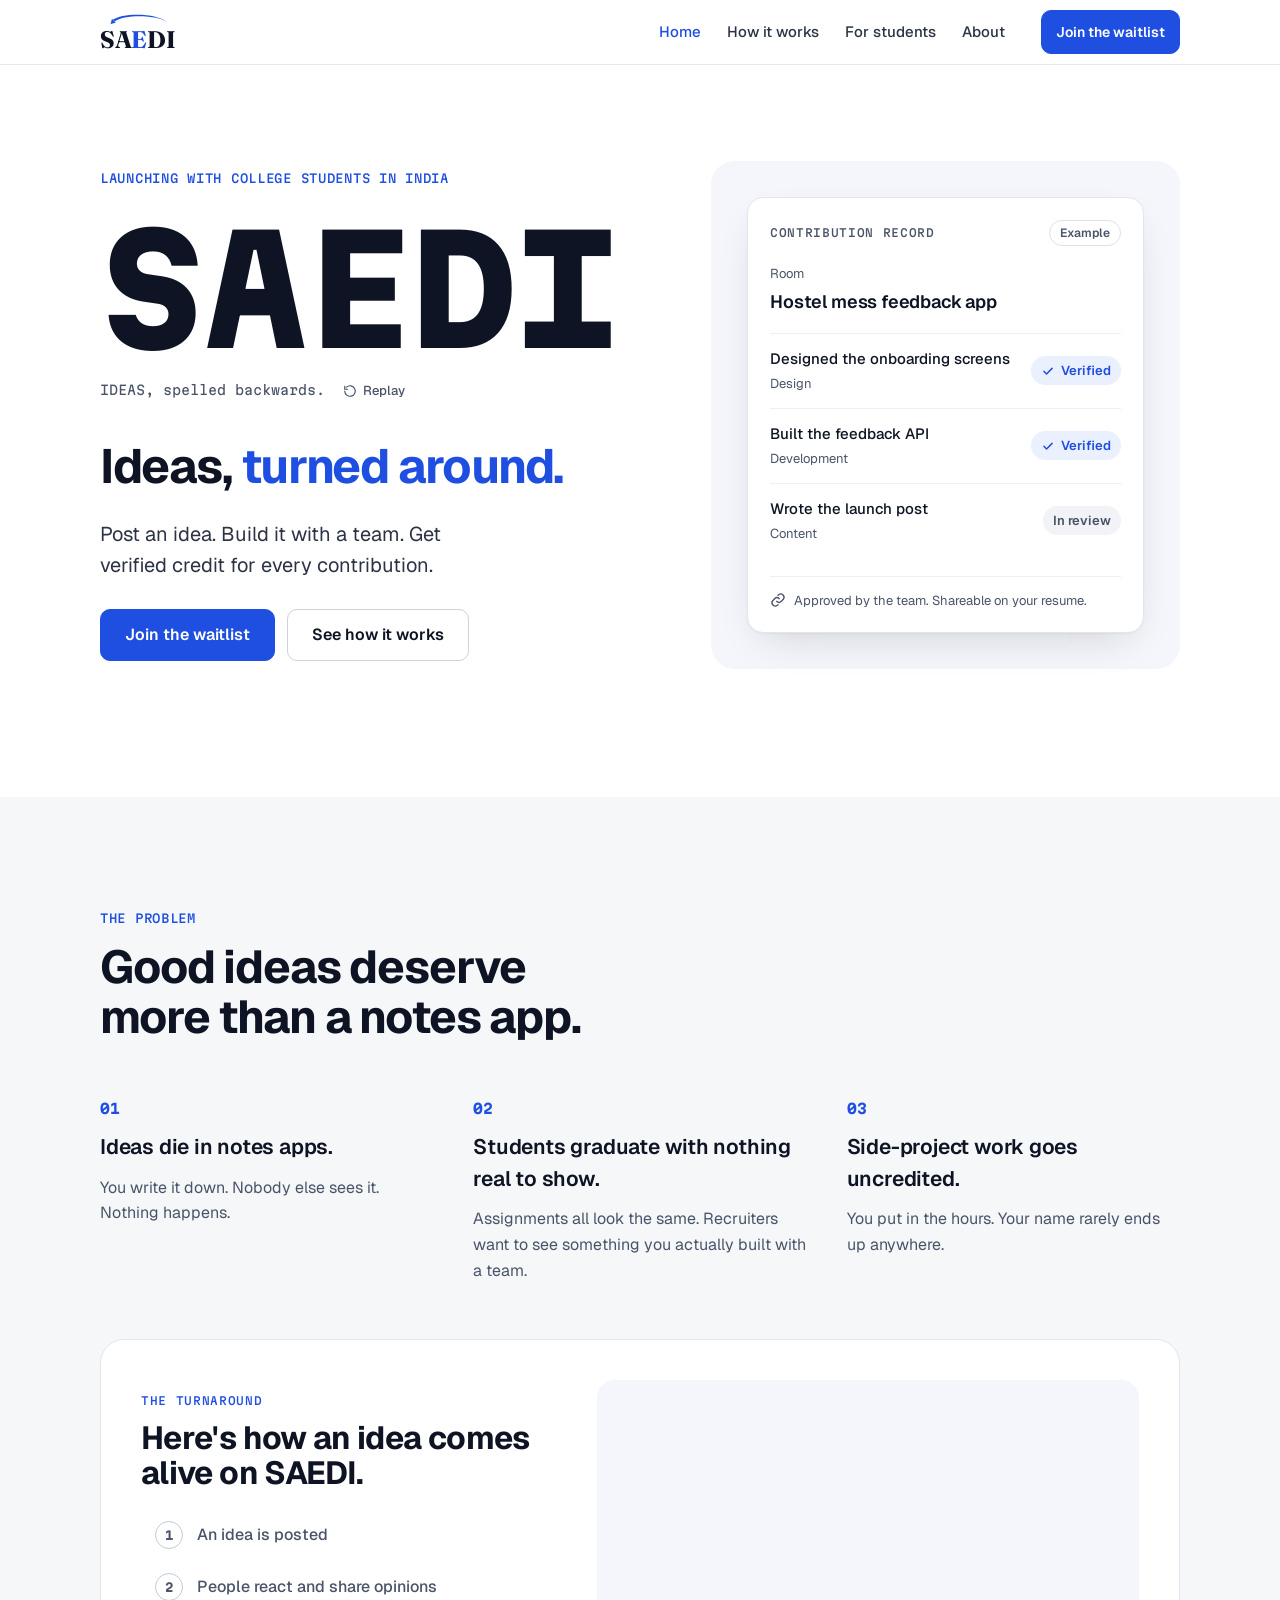
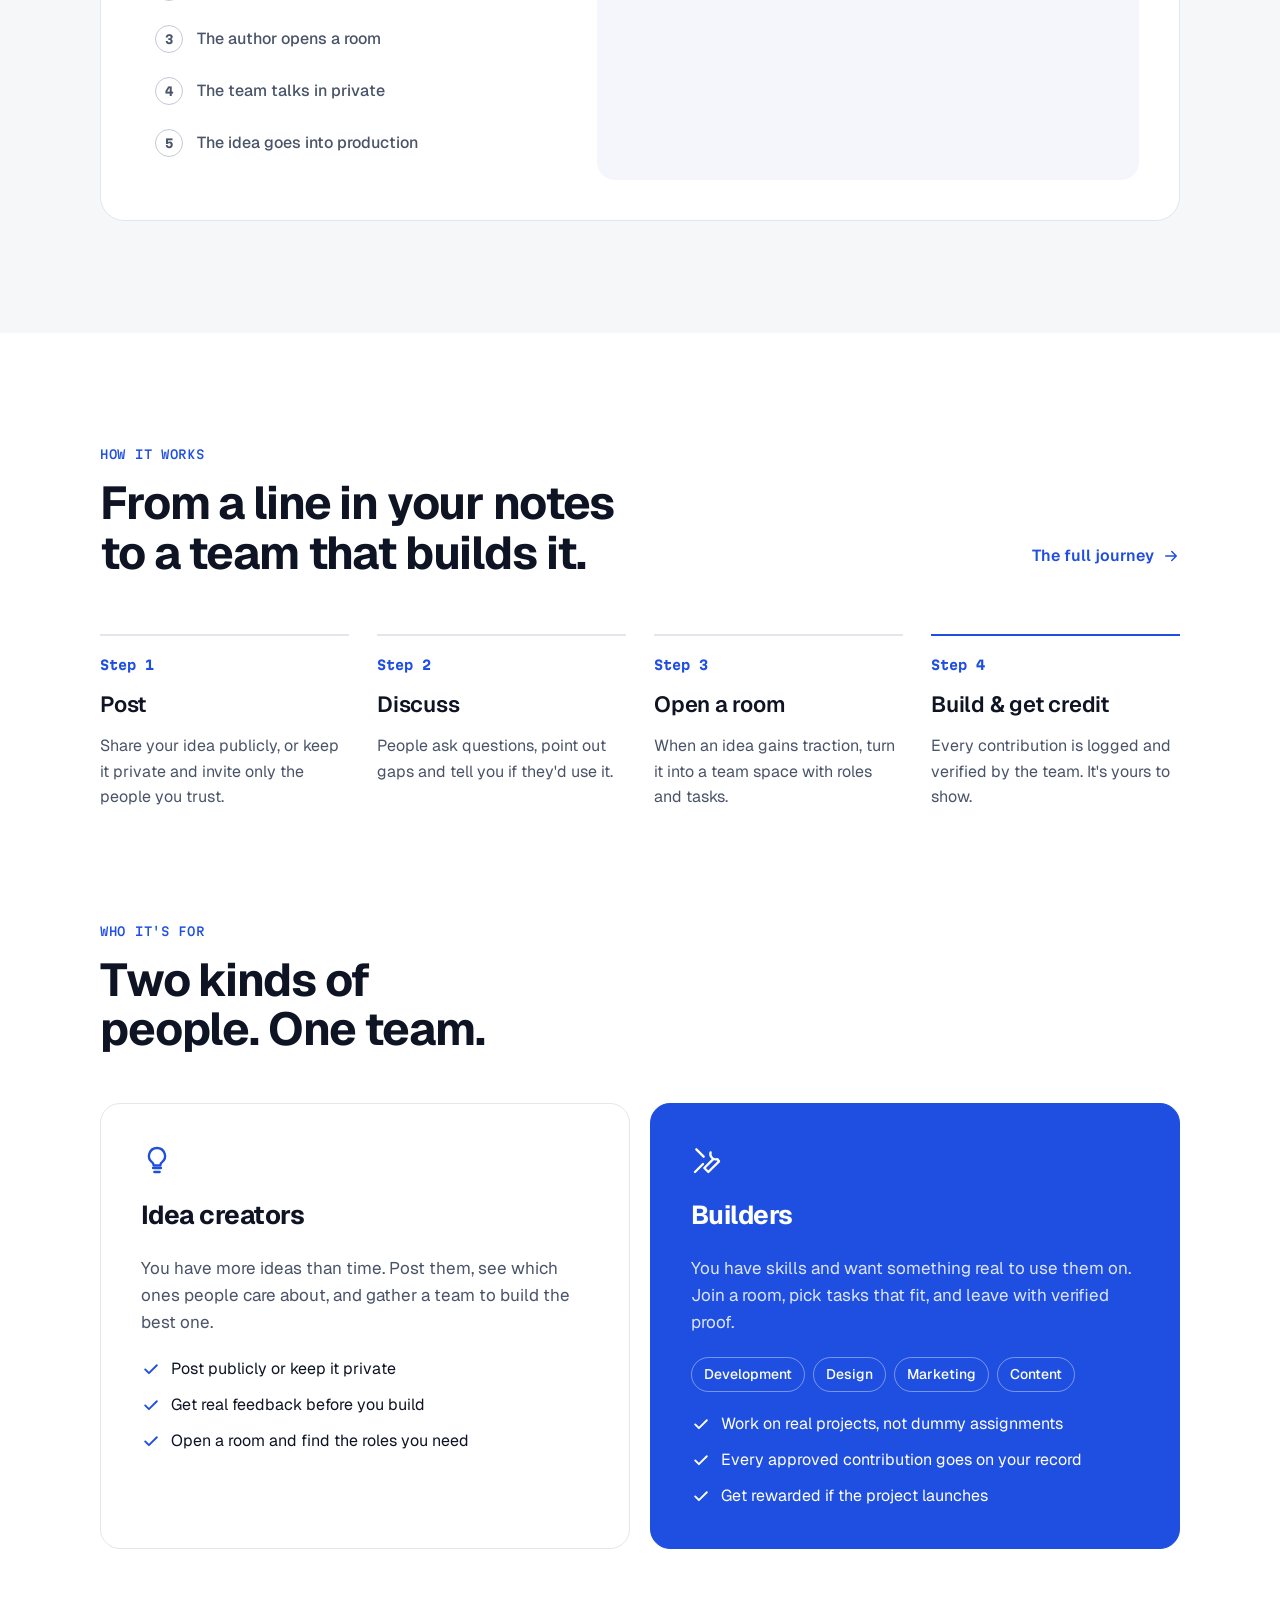
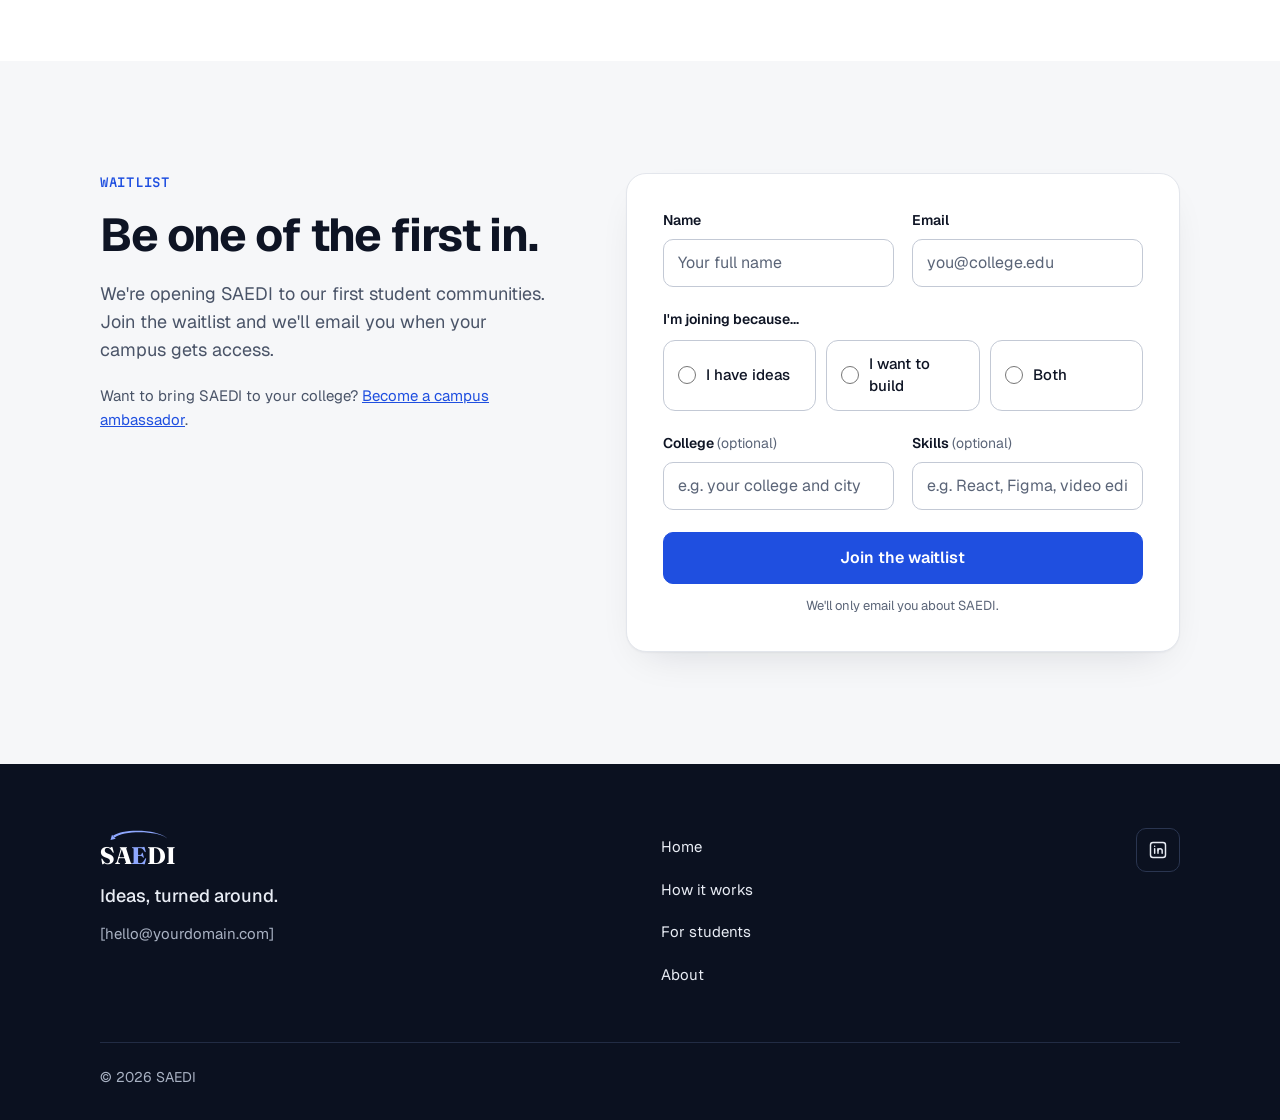
==== index.html @ 81aafddc "Initial onboarding website Static HTML/CSS/JS site built from the SAEDI website design canvas: Home," ====
<!doctype html>
<html lang="en">
<head>
<meta charset="utf-8">
<meta name="viewport" content="width=device-width, initial-scale=1">
<title>SAEDI — Ideas, turned around.</title>
<meta name="description" content="Post an idea. Build it with a team. Get verified credit for every contribution. SAEDI is launching with college students in India.">
<meta name="theme-color" content="#1F4FE0">
<meta property="og:type" content="website">
<meta property="og:title" content="SAEDI — Ideas, turned around.">
<meta property="og:description" content="Post an idea. Build it with a team. Get verified credit for every contribution.">
<link rel="icon" href="assets/favicon.svg" type="image/svg+xml">
<link rel="preconnect" href="https://fonts.googleapis.com">
<link rel="preconnect" href="https://fonts.gstatic.com" crossorigin>
<link rel="stylesheet" href="https://fonts.googleapis.com/css2?family=Geist:wght@400;500;600;700&family=Martian+Mono:wght@500;700;800&family=Fraunces:opsz,wght@9..144,700&display=swap">
<link rel="stylesheet" href="css/styles.css">
</head>
<body>

<header class="hdr">
  <div class="wrap hdr__row">
    <a class="wordmark" href="index.html" aria-label="SAEDI home">
      <svg viewBox="0 0 500 90" aria-hidden="true"><path d="M450 72 C 392 6, 148 2, 86 52 L 98 64 C 156 16, 388 16, 450 72 Z" fill="currentColor"/><path d="M70 79 L79.6 45 L104.4 71 Z" fill="currentColor"/></svg>
      <span class="wordmark__text">SA<span class="e">E</span>DI</span>
    </a>
    <nav class="nav" id="site-nav" aria-label="Main">
      <a href="index.html" aria-current="page">Home</a>
      <a href="how-it-works.html">How it works</a>
      <a href="for-students.html">For students</a>
      <a href="about.html">About</a>
    </nav>
    <a class="btn" href="#waitlist">Join the waitlist</a>
    <button class="menu-btn" type="button" aria-label="Open menu" aria-controls="site-nav" aria-expanded="false">
      <svg class="ico-open" width="20" height="20" viewBox="0 0 24 24" fill="none" stroke="currentColor" stroke-width="2" stroke-linecap="round" aria-hidden="true"><path d="M4 7h16M4 12h16M4 17h16"/></svg>
      <svg class="ico-close" width="20" height="20" viewBox="0 0 24 24" fill="none" stroke="currentColor" stroke-width="2" stroke-linecap="round" aria-hidden="true"><path d="M6 6l12 12M18 6L6 18"/></svg>
    </button>
  </div>
</header>

<main>

  <!-- Hero -->
  <section class="hero" aria-labelledby="hero-title">
    <div class="wrap hero__grid">
      <div class="hero__copy">
        <p class="eyebrow">Launching with college students in India</p>
        <div class="hero__title-block">
          <h1 class="flip" id="hero-title"><span class="sr-only">SAEDI</span><span class="l l1" aria-hidden="true">I</span><span class="l l2" aria-hidden="true">D</span><span class="l l3" aria-hidden="true">E</span><span class="l l4" aria-hidden="true">A</span><span class="l l5" aria-hidden="true">S</span></h1>
          <div class="flip-note">
            <span class="flip-note__text">IDEAS, spelled backwards.</span>
            <button class="replay" type="button"><svg width="14" height="14" viewBox="0 0 24 24" fill="none" stroke="currentColor" stroke-width="2" stroke-linecap="round" stroke-linejoin="round" aria-hidden="true"><path d="M3 12a9 9 0 1 0 3-6.7"/><path d="M3 4v5h5"/></svg>Replay</button>
          </div>
        </div>
        <p class="hero__tagline">Ideas, <em>turned around.</em></p>
        <p class="lead hero__lead">Post an idea. Build it with a team. Get verified credit for every contribution.</p>
        <div class="actions">
          <a class="btn btn--lg" href="#waitlist">Join the waitlist</a>
          <a class="btn btn--ghost btn--lg" href="how-it-works.html">See how it works</a>
        </div>
      </div>

      <figure class="hero__fig">
        <div class="panel">
          <div class="record">
            <div class="record__top">
              <span class="mono-lbl">Contribution record</span>
              <span class="tag">Example</span>
            </div>
            <div class="record__room">
              <span class="record__room-lbl">Room</span>
              <span class="record__room-name">Hostel mess feedback app</span>
            </div>
            <ul class="record__list">
              <li class="record__item">
                <div class="record__task"><span class="record__task-name">Designed the onboarding screens</span><span class="record__task-role">Design</span></div>
                <span class="pill"><svg width="14" height="14" viewBox="0 0 24 24" fill="none" stroke="currentColor" stroke-width="2.5" stroke-linecap="round" stroke-linejoin="round" aria-hidden="true"><path d="M5 12.5l4.5 4.5L19 7.5"/></svg>Verified</span>
              </li>
              <li class="record__item">
                <div class="record__task"><span class="record__task-name">Built the feedback API</span><span class="record__task-role">Development</span></div>
                <span class="pill"><svg width="14" height="14" viewBox="0 0 24 24" fill="none" stroke="currentColor" stroke-width="2.5" stroke-linecap="round" stroke-linejoin="round" aria-hidden="true"><path d="M5 12.5l4.5 4.5L19 7.5"/></svg>Verified</span>
              </li>
              <li class="record__item">
                <div class="record__task"><span class="record__task-name">Wrote the launch post</span><span class="record__task-role">Content</span></div>
                <span class="pill pill--muted">In review</span>
              </li>
            </ul>
            <div class="record__foot">
              <svg width="16" height="16" viewBox="0 0 24 24" fill="none" stroke="currentColor" stroke-width="2" stroke-linecap="round" stroke-linejoin="round" aria-hidden="true"><path d="M10 14a5 5 0 0 0 7 0l3-3a5 5 0 0 0-7-7l-1 1"/><path d="M14 10a5 5 0 0 0-7 0l-3 3a5 5 0 0 0 7 7l1-1"/></svg>
              <span>Approved by the team. Shareable on your resume.</span>
            </div>
          </div>
        </div>
        <figcaption class="sr-only">An example contribution record: tasks in a room, each verified by the team.</figcaption>
      </figure>
    </div>
  </section>

  <!-- The problem + the turnaround -->
  <section class="sec sec--soft" aria-labelledby="problem-title">
    <div class="wrap col" style="--gap: 56px">
      <div class="sec__head" style="--w: 720px">
        <p class="eyebrow">The problem</p>
        <h2 class="h2" id="problem-title">Good ideas deserve more than a notes app.</h2>
      </div>

      <div class="problems">
        <div class="problem">
          <span class="problem__num">01</span>
          <h3>Ideas die in notes apps.</h3>
          <p>You write it down. Nobody else sees it. Nothing happens.</p>
        </div>
        <div class="problem">
          <span class="problem__num">02</span>
          <h3>Students graduate with nothing real to show.</h3>
          <p>Assignments all look the same. Recruiters want to see something you actually built with a team.</p>
        </div>
        <div class="problem">
          <span class="problem__num">03</span>
          <h3>Side-project work goes uncredited.</h3>
          <p>You put in the hours. Your name rarely ends up anywhere.</p>
        </div>
      </div>

      <div class="flow">
        <div class="flow__intro">
          <div class="flow__head">
            <span class="mono-lbl" style="color: var(--blue)">The turnaround</span>
            <h3 class="flow__title">Here's how an idea comes alive on SAEDI.</h3>
          </div>
          <ol class="stl">
            <li class="st" style="animation-delay: 0s"><span class="n" style="animation-delay: 0s">1</span>An idea is posted</li>
            <li class="st" style="animation-delay: 4s"><span class="n" style="animation-delay: 4s">2</span>People react and share opinions</li>
            <li class="st" style="animation-delay: 8s"><span class="n" style="animation-delay: 8s">3</span>The author opens a room</li>
            <li class="st" style="animation-delay: 12s"><span class="n" style="animation-delay: 12s">4</span>The team talks in private</li>
            <li class="st" style="animation-delay: 16s"><span class="n" style="animation-delay: 16s">5</span>The idea goes into production</li>
          </ol>
        </div>

        <div class="stagebox" aria-hidden="true">
          <!-- Scene 1: new idea -->
          <div class="sc" style="animation-delay: 0s">
            <div class="fcard fcard--col">
              <div class="fcard__row"><span class="mono-lbl">New idea</span><span class="badge">Public</span></div>
              <span class="fcard__title">Hostel mess feedback app</span>
              <span class="fcard__text">Let students rate each meal and flag issues, so the mess team knows what to fix first.</span>
              <span class="fcard__meta">Posted just now</span>
            </div>
          </div>

          <!-- Scene 2: discussion -->
          <div class="sc" style="animation-delay: 4s">
            <div class="fcard fcard--bar fcard__row"><span class="fcard__title fcard__title--sm">Hostel mess feedback app</span><span class="mono-lbl">Discussion</span></div>
            <div class="bub pop" style="animation-delay: 4.6s"><span class="av">D</span><div class="msg"><small>Developer</small>I'd use this every single day.</div></div>
            <div class="bub pop" style="animation-delay: 5.4s"><span class="av">S</span><div class="msg"><small>Student</small>How will the mess staff see the feedback?</div></div>
            <div class="bub pop" style="animation-delay: 6.2s"><span class="av">M</span><div class="msg"><small>Marketer</small>I can help spread it across my hostel.</div></div>
          </div>

          <!-- Scene 3: room opened -->
          <div class="sc" style="animation-delay: 8s">
            <div class="fcard fcard--col-lg">
              <div class="room-head">
                <span class="room-head__ico"><svg width="18" height="18" viewBox="0 0 24 24" fill="none" stroke="currentColor" stroke-width="2" stroke-linecap="round" stroke-linejoin="round"><path d="M4 21V5a2 2 0 0 1 2-2h8l6 6v12"/><path d="M2 21h20"/><path d="M14 13v.01"/></svg></span>
                <div class="room-head__text"><span class="mono-lbl">Room opened</span><span class="fcard__title fcard__title--md">Hostel mess feedback app</span></div>
              </div>
              <div class="roles">
                <div class="role pop" style="animation-delay: 8.6s"><span class="role__name">Developer</span><span class="role__state">Joined</span></div>
                <div class="role pop" style="animation-delay: 9.2s"><span class="role__name">Designer</span><span class="role__state">Joined</span></div>
                <div class="role pop" style="animation-delay: 9.8s"><span class="role__name">Marketer</span><span class="role__state">Joined</span></div>
                <div class="role role--open"><span class="role__name">Writer</span><span class="role__state">Open role</span></div>
              </div>
            </div>
          </div>

          <!-- Scene 4: private team chat -->
          <div class="sc" style="animation-delay: 12s">
            <div class="fcard fcard--col">
              <div class="fcard__row fcard__row--divided">
                <span class="fcard__title fcard__title--sm">Team chat</span>
                <span class="lock"><svg width="14" height="14" viewBox="0 0 24 24" fill="none" stroke="currentColor" stroke-width="2" stroke-linecap="round" stroke-linejoin="round"><rect x="4" y="11" width="16" height="10" rx="2"/><path d="M8 11V7a4 4 0 0 1 8 0v4"/></svg>Private to the room</span>
              </div>
              <div class="bub pop" style="animation-delay: 12.5s"><span class="av">De</span><div class="msg"><small>Designer</small>Onboarding screens are ready for review.</div></div>
              <div class="msg--me pop" style="animation-delay: 13.3s">Looks great. Approving it now.</div>
              <div class="bub pop" style="animation-delay: 14.1s"><span class="av">Dv</span><div class="msg"><small>Developer</small>Feedback API is up for testing.</div></div>
            </div>
          </div>

          <!-- Scene 5: in production -->
          <div class="sc" style="animation-delay: 16s">
            <div class="fcard fcard--col">
              <div class="fcard__row"><span class="fcard__title fcard__title--lg">Hostel mess feedback app</span><span class="badge badge--live"><i></i>In production</span></div>
              <div class="fcard__line pop" style="animation-delay: 16.6s"><span>Onboarding design</span><b>Verified</b></div>
              <div class="fcard__line pop" style="animation-delay: 17.1s"><span>Feedback API</span><b>Verified</b></div>
              <div class="fcard__line pop" style="animation-delay: 17.6s"><span>Hostel launch campaign</span><b>Verified</b></div>
              <span class="fcard__meta">Contributors are rewarded according to their contribution.</span>
            </div>
          </div>
        </div>
      </div>
    </div>
  </section>

  <!-- How it works (summary) -->
  <section class="sec" aria-labelledby="how-title">
    <div class="wrap col" style="--gap: 56px">
      <div class="sec__bar">
        <div class="sec__head">
          <p class="eyebrow">How it works</p>
          <h2 class="h2" id="how-title">From a line in your notes to a team that builds it.</h2>
        </div>
        <a class="link-more" href="how-it-works.html">The full journey<svg width="18" height="18" viewBox="0 0 24 24" fill="none" stroke="currentColor" stroke-width="2" stroke-linecap="round" stroke-linejoin="round" aria-hidden="true"><path d="M5 12h14M13 6l6 6-6 6"/></svg></a>
      </div>
      <ol class="steps">
        <li class="step">
          <span class="step__num">Step 1</span>
          <h3>Post</h3>
          <p>Share your idea publicly, or keep it private and invite only the people you trust.</p>
        </li>
        <li class="step">
          <span class="step__num">Step 2</span>
          <h3>Discuss</h3>
          <p>People ask questions, point out gaps and tell you if they'd use it.</p>
        </li>
        <li class="step">
          <span class="step__num">Step 3</span>
          <h3>Open a room</h3>
          <p>When an idea gains traction, turn it into a team space with roles and tasks.</p>
        </li>
        <li class="step step--accent">
          <span class="step__num">Step 4</span>
          <h3>Build &amp; get credit</h3>
          <p>Every contribution is logged and verified by the team. It's yours to show.</p>
        </li>
      </ol>
    </div>
  </section>

  <!-- Who it's for -->
  <section class="sec sec--flush-top" aria-labelledby="who-title">
    <div class="wrap col" style="--gap: 48px">
      <div class="sec__head">
        <p class="eyebrow">Who it's for</p>
        <h2 class="h2" id="who-title">Two kinds of people. One team.</h2>
      </div>
      <div class="who">
        <div class="who__card">
          <svg width="32" height="32" viewBox="0 0 24 24" fill="none" stroke="#1F4FE0" stroke-width="1.75" stroke-linecap="round" stroke-linejoin="round" aria-hidden="true"><path d="M9 18h6M10 21h4M12 3a6 6 0 0 0-3.6 10.8c.6.5 1 1.2 1 2V16h5.2v-.2c0-.8.4-1.5 1-2A6 6 0 0 0 12 3z"/></svg>
          <h3>Idea creators</h3>
          <p>You have more ideas than time. Post them, see which ones people care about, and gather a team to build the best one.</p>
          <ul class="checks">
            <li><svg width="20" height="20" viewBox="0 0 24 24" fill="none" stroke="#1F4FE0" stroke-width="2.25" stroke-linecap="round" stroke-linejoin="round" aria-hidden="true"><path d="M5 12.5l4.5 4.5L19 7.5"/></svg>Post publicly or keep it private</li>
            <li><svg width="20" height="20" viewBox="0 0 24 24" fill="none" stroke="#1F4FE0" stroke-width="2.25" stroke-linecap="round" stroke-linejoin="round" aria-hidden="true"><path d="M5 12.5l4.5 4.5L19 7.5"/></svg>Get real feedback before you build</li>
            <li><svg width="20" height="20" viewBox="0 0 24 24" fill="none" stroke="#1F4FE0" stroke-width="2.25" stroke-linecap="round" stroke-linejoin="round" aria-hidden="true"><path d="M5 12.5l4.5 4.5L19 7.5"/></svg>Open a room and find the roles you need</li>
          </ul>
        </div>
        <div class="who__card who__card--blue">
          <svg width="32" height="32" viewBox="0 0 24 24" fill="none" stroke="#FFFFFF" stroke-width="1.75" stroke-linecap="round" stroke-linejoin="round" aria-hidden="true"><path d="M14.7 6.3a4 4 0 0 0 5 5L21 13l-8 8-3-3 6.3-6.3"/><path d="M3 21l6-6"/><path d="M9.5 9.5L4 4"/></svg>
          <h3>Builders</h3>
          <p>You have skills and want something real to use them on. Join a room, pick tasks that fit, and leave with verified proof.</p>
          <div class="chips">
            <span class="chip chip--outline">Development</span>
            <span class="chip chip--outline">Design</span>
            <span class="chip chip--outline">Marketing</span>
            <span class="chip chip--outline">Content</span>
          </div>
          <ul class="checks">
            <li><svg width="20" height="20" viewBox="0 0 24 24" fill="none" stroke="#FFFFFF" stroke-width="2.25" stroke-linecap="round" stroke-linejoin="round" aria-hidden="true"><path d="M5 12.5l4.5 4.5L19 7.5"/></svg>Work on real projects, not dummy assignments</li>
            <li><svg width="20" height="20" viewBox="0 0 24 24" fill="none" stroke="#FFFFFF" stroke-width="2.25" stroke-linecap="round" stroke-linejoin="round" aria-hidden="true"><path d="M5 12.5l4.5 4.5L19 7.5"/></svg>Every approved contribution goes on your record</li>
            <li><svg width="20" height="20" viewBox="0 0 24 24" fill="none" stroke="#FFFFFF" stroke-width="2.25" stroke-linecap="round" stroke-linejoin="round" aria-hidden="true"><path d="M5 12.5l4.5 4.5L19 7.5"/></svg>Get rewarded if the project launches</li>
          </ul>
        </div>
      </div>
    </div>
  </section>

  <!-- Waitlist -->
  <section class="sec sec--soft" id="waitlist" aria-labelledby="wl-title">
    <div class="wrap wl">
      <div class="col" style="--gap: 20px">
        <p class="eyebrow">Waitlist</p>
        <h2 class="h2" id="wl-title">Be one of the first in.</h2>
        <p class="lead">We're opening SAEDI to our first student communities. Join the waitlist and we'll email you when your campus gets access.</p>
        <p class="note">Want to bring SAEDI to your college? <a href="for-students.html#ambassador">Become a campus ambassador</a>.</p>
      </div>

      <div class="wl-form">
        <form aria-label="Join the SAEDI waitlist">
          <div class="wl-form__row">
            <div class="field">
              <label for="wl-name">Name</label>
              <input class="input" id="wl-name" name="name" type="text" autocomplete="name" required placeholder="Your full name">
            </div>
            <div class="field">
              <label for="wl-email">Email</label>
              <input class="input" id="wl-email" name="email" type="email" autocomplete="email" required placeholder="you@college.edu">
            </div>
          </div>
          <fieldset>
            <legend>I'm joining because…</legend>
            <div class="choices">
              <label class="choice" for="wl-role-ideas"><input id="wl-role-ideas" type="radio" name="role" value="ideas" required>I have ideas</label>
              <label class="choice" for="wl-role-build"><input id="wl-role-build" type="radio" name="role" value="build">I want to build</label>
              <label class="choice" for="wl-role-both"><input id="wl-role-both" type="radio" name="role" value="both">Both</label>
            </div>
          </fieldset>
          <div class="wl-form__row">
            <div class="field">
              <label for="wl-college">College <span class="opt">(optional)</span></label>
              <input class="input" id="wl-college" name="college" type="text" autocomplete="organization" placeholder="e.g. your college and city">
            </div>
            <div class="field">
              <label for="wl-skills">Skills <span class="opt">(optional)</span></label>
              <input class="input" id="wl-skills" name="skills" type="text" placeholder="e.g. React, Figma, video editing">
            </div>
          </div>
          <div class="hp" aria-hidden="true"><label for="wl-website">Website</label><input id="wl-website" name="website" type="text" tabindex="-1" autocomplete="off"></div>
          <div class="wl-form__submit">
            <p class="wl-form__error" role="alert" hidden>Something went wrong. Please try again, or email us at <a href="mailto:hello@yourdomain.com">[hello@yourdomain.com]</a>.</p>
            <button class="btn btn--lg btn--block" type="submit">Join the waitlist</button>
            <p class="wl-form__fine">We'll only email you about SAEDI.</p>
          </div>
        </form>
        <div class="wl-form__done" role="status">
          <span class="wl-form__check"><svg width="28" height="28" viewBox="0 0 24 24" fill="none" stroke="currentColor" stroke-width="2.5" stroke-linecap="round" stroke-linejoin="round" aria-hidden="true"><path d="M5 12.5l4.5 4.5L19 7.5"/></svg></span>
          <h3>You're on the list, <span data-first>friend</span>.</h3>
          <p>We'll email <strong data-email></strong> when SAEDI opens for your campus.</p>
          <p>Know someone with an idea, or the skills to build one? Send them our way.</p>
          <button class="btn btn--ghost wl-form__reset" type="button">Add someone else</button>
        </div>
      </div>
    </div>
  </section>

</main>

<footer class="ftr">
  <div class="wrap ftr__inner">
    <div class="ftr__row">
      <div class="ftr__brand">
        <a class="wordmark" href="index.html" aria-label="SAEDI home">
          <svg viewBox="0 0 500 90" aria-hidden="true"><path d="M450 72 C 392 6, 148 2, 86 52 L 98 64 C 156 16, 388 16, 450 72 Z" fill="currentColor"/><path d="M70 79 L79.6 45 L104.4 71 Z" fill="currentColor"/></svg>
          <span class="wordmark__text">SA<span class="e">E</span>DI</span>
        </a>
        <p class="ftr__tag">Ideas, turned around.</p>
        <a class="ftr__mail" href="mailto:hello@yourdomain.com">[hello@yourdomain.com]</a>
      </div>
      <nav class="ftr__nav" aria-label="Footer">
        <a href="index.html">Home</a>
        <a href="how-it-works.html">How it works</a>
        <a href="for-students.html">For students</a>
        <a href="about.html">About</a>
      </nav>
      <div class="ftr__soc">
        <a class="soc" href="https://www.linkedin.com/company/saedi-in/" target="_blank" rel="noopener" aria-label="SAEDI on LinkedIn"><svg width="20" height="20" viewBox="0 0 24 24" fill="none" stroke="currentColor" stroke-width="1.75" stroke-linecap="round" stroke-linejoin="round" aria-hidden="true"><rect x="3" y="3" width="18" height="18" rx="3"/><path d="M8 10.5V16"/><path d="M8 7.5v.01"/><path d="M12 16v-5.5"/><path d="M12 13a2.5 2.5 0 0 1 5 0v3"/></svg></a>
      </div>
    </div>
    <div class="ftr__legal">© 2026 SAEDI</div>
  </div>
</footer>

<script src="js/config.js"></script>
<script src="js/main.js"></script>
</body>
</html>
---- css/styles.css ----
/* ==========================================================================
   SAEDI — site stylesheet
   Built from the "SAEDI website" design canvas (design/project/*.dc.html).
   Sections: tokens, base, layout, header, buttons, type, footer,
             home, how it works, for students, about, waitlist form, motion
   ========================================================================== */

/* --- Tokens ------------------------------------------------------------- */
:root {
  color-scheme: light;

  --ink: #0E1424;
  --text: #2B3345;
  --muted: #4A5468;
  --muted-2: #5B6578;
  --faint: #A3ABBB;

  --line: #E3E6EC;
  --line-2: #E6E8EE;
  --line-3: #EEF0F4;

  --bg: #FFFFFF;
  --bg-soft: #F6F7F9;
  --bg-hover: #F3F5F8;
  --bg-tint: #F4F6FB;
  --bg-chip: #F1F3F6;
  --bg-photo: #E9ECF2;

  --blue: #1F4FE0;
  --blue-dark: #163BAD;
  --blue-tint: #EAF0FE;
  --blue-mid: #6A8CF0;
  --blue-pale: #DCE5FF;
  --blue-soft: #8FA8FF;

  --error: #B42318;

  --border-input: #C3C9D5;
  --border-ghost: #CDD2DC;
  --border-ghost-hover: #B7BECB;
  --border-ctl: #DDE1E8;

  --ftr-bg: #0B1120;
  --ftr-text: #E8ECF4;
  --ftr-muted: #A9B2C3;
  --ftr-line: #222C44;
  --ftr-soc: #2A3550;
  --ftr-soc-hover: #18213A;

  --font-body: 'Geist', system-ui, -apple-system, 'Segoe UI', sans-serif;
  --font-mono: 'Martian Mono', ui-monospace, Menlo, monospace;
  --font-serif: 'Fraunces', Georgia, serif;

  --shadow-card: 0 1px 2px rgba(14, 20, 36, .04), 0 16px 40px -16px rgba(14, 20, 36, .18);
  --shadow-form: 0 1px 2px rgba(14, 20, 36, .04), 0 16px 40px -20px rgba(14, 20, 36, .16);
  --shadow-float: 0 1px 2px rgba(14, 20, 36, .04), 0 10px 28px -14px rgba(14, 20, 36, .16);
}

/* --- Base --------------------------------------------------------------- */
*, *::before, *::after { box-sizing: border-box; }

html {
  -webkit-text-size-adjust: 100%;
  scroll-behavior: smooth;
  scroll-padding-top: 80px;
}

body {
  margin: 0;
  background: var(--bg);
  color: var(--ink);
  font-family: var(--font-body);
  font-size: 16px;
  line-height: 1.5;
  -webkit-font-smoothing: antialiased;
}

a { color: var(--blue); }
a:hover { color: var(--blue-dark); }

:focus-visible { outline: 2px solid var(--blue); outline-offset: 3px; border-radius: 6px; }

h1, h2, h3, p, figure, ul, ol { margin: 0; }
ul, ol { padding: 0; list-style: none; }
svg { display: block; }
img { display: block; max-width: 100%; height: auto; }
button { font: inherit; }

.sr-only {
  position: absolute; width: 1px; height: 1px; padding: 0; margin: -1px;
  overflow: hidden; clip: rect(0, 0, 0, 0); white-space: nowrap; border: 0;
}

/* --- Layout ------------------------------------------------------------- */
.wrap { width: 100%; max-width: 1160px; margin: 0 auto; padding-left: 20px; padding-right: 20px; }

.sec { padding: 72px 0; }
.sec--soft { background: var(--bg-soft); }

@media (min-width: 768px) {
  .wrap { padding-left: 40px; padding-right: 40px; }
  .sec { padding: 112px 0; }
}

.sec.sec--flush-top { padding-top: 0; }

/* generic vertical stack; override gap with --gap */
.col { display: flex; flex-direction: column; gap: var(--gap, 16px); }
.col--start { align-items: flex-start; }

/* section heading block; override width with --w */
.sec__head { display: flex; flex-direction: column; gap: 16px; max-width: var(--w, 640px); }
.sec__bar { display: flex; flex-wrap: wrap; align-items: flex-end; justify-content: space-between; gap: 24px; }

.actions { display: flex; flex-wrap: wrap; gap: 12px; }

/* --- Header ------------------------------------------------------------- */
.hdr {
  position: sticky; top: 0; z-index: 20;
  background: rgba(255, 255, 255, .95);
  border-bottom: 1px solid var(--line-2);
  -webkit-backdrop-filter: blur(10px);
  backdrop-filter: blur(10px);
}
.hdr__row { display: flex; flex-wrap: wrap; align-items: center; gap: 8px 12px; min-height: 64px; }

.wordmark {
  display: inline-flex; flex-direction: column; align-items: stretch; align-self: flex-start; gap: 2px;
  font-family: var(--font-serif); font-weight: 700;
  font-optical-sizing: none; font-variation-settings: 'opsz' 72;
  font-size: 24px; line-height: 1; letter-spacing: -.015em;
  color: var(--ink); text-decoration: none; padding: 8px 0;
}
.wordmark svg { width: 0; min-width: 100%; aspect-ratio: 500 / 90; height: auto; color: var(--blue); }
.wordmark .e { color: var(--blue); }
.wordmark__text { white-space: nowrap; }
.wordmark:hover { color: var(--ink); }
.hdr .wordmark { align-self: center; margin-right: auto; }

.nav { display: none; order: 5; flex-basis: 100%; flex-direction: column; padding: 4px 0 16px; }
.nav.is-open { display: flex; }
.nav a { color: var(--text); text-decoration: none; font-size: 16px; font-weight: 500; padding: 12px 8px; border-radius: 8px; }
.nav a:hover { color: var(--ink); background: var(--bg-hover); }
.nav a[aria-current="page"] { color: var(--blue); }

.menu-btn {
  display: inline-flex; align-items: center; justify-content: center;
  width: 44px; height: 44px; padding: 0;
  border: 1px solid var(--border-ctl); border-radius: 10px;
  background: #fff; color: var(--ink); cursor: pointer;
}
.menu-btn .ico-close { display: none; }
.menu-btn[aria-expanded="true"] .ico-open { display: none; }
.menu-btn[aria-expanded="true"] .ico-close { display: block; }

.hdr .btn { padding: 0 14px; font-size: 14px; }

@media (min-width: 920px) {
  .nav, .nav.is-open { display: flex; order: 0; flex-basis: auto; flex-direction: row; gap: 2px; padding: 0; margin-right: 12px; }
  .nav a { font-size: 15px; padding: 10px 12px; }
  .menu-btn { display: none; }
}

/* --- Buttons ------------------------------------------------------------ */
.btn {
  display: inline-flex; align-items: center; justify-content: center; gap: 8px;
  min-height: 44px; padding: 0 18px; border-radius: 10px;
  border: 1px solid var(--blue); background: var(--blue); color: #fff;
  font: inherit; font-size: 15px; font-weight: 600; text-decoration: none;
  cursor: pointer; white-space: nowrap;
}
.btn:hover { background: var(--blue-dark); border-color: var(--blue-dark); color: #fff; }
.btn:disabled { opacity: .7; cursor: default; }

.btn--ghost { background: #fff; color: var(--ink); border-color: var(--border-ghost); }
.btn--ghost:hover { background: var(--bg-hover); border-color: var(--border-ghost-hover); color: var(--ink); }

.btn--white { background: #fff; color: var(--blue); border-color: #fff; }
.btn--white:hover { background: var(--blue-tint); border-color: var(--blue-tint); color: var(--blue-dark); }

.btn--lg { min-height: 52px; padding: 0 24px; font-size: 16px; }
.btn--block { width: 100%; }

.link-more { display: inline-flex; align-items: center; gap: 8px; min-height: 44px; font-weight: 600; font-size: 16px; text-decoration: none; }

/* --- Type --------------------------------------------------------------- */
.eyebrow {
  font-family: var(--font-mono); font-size: 12px; font-weight: 500;
  letter-spacing: .06em; text-transform: uppercase; color: var(--blue);
}
.eyebrow--light { color: var(--blue-pale); }

.mono-lbl {
  font-family: var(--font-mono); font-size: 11px; font-weight: 500;
  letter-spacing: .06em; text-transform: uppercase; color: var(--muted);
}

.h2 { font-size: clamp(30px, 5vw, 46px); line-height: 1.08; letter-spacing: -.025em; font-weight: 700; text-wrap: balance; }
.lead { font-size: 18px; line-height: 1.55; color: var(--muted); text-wrap: pretty; }
.lead--lg { font-size: 20px; }
.note { font-size: 15px; line-height: 1.6; color: var(--muted); }

/* inner-page hero */
.page-hero { padding: 56px 0 72px; }
.page-hero--tight { padding-bottom: 24px; }
.page-hero__title { font-size: clamp(36px, 7vw, 64px); line-height: 1.04; letter-spacing: -.035em; font-weight: 700; text-wrap: balance; max-width: 16ch; }
.page-hero__title--students { font-size: clamp(38px, 7.4vw, 72px); line-height: 1.02; max-width: 14ch; }
.page-hero__title--about { font-size: clamp(36px, 7vw, 68px); max-width: 18ch; }

/* --- Footer ------------------------------------------------------------- */
.ftr { background: var(--ftr-bg); color: var(--ftr-text); }
.ftr a { color: var(--ftr-text); text-decoration: none; }
.ftr a:hover { color: #fff; text-decoration: underline; }
.ftr__inner { padding-top: 64px; padding-bottom: 32px; display: flex; flex-direction: column; gap: 48px; }
.ftr__row { display: flex; flex-wrap: wrap; justify-content: space-between; gap: 40px 64px; }
.ftr__brand { display: flex; flex-direction: column; gap: 14px; max-width: 320px; }
.ftr .wordmark { color: #fff; padding: 0; }
.ftr .wordmark svg, .ftr .wordmark .e { color: var(--blue-soft); }
.ftr__tag { font-size: 18px; font-weight: 500; color: var(--ftr-text); }
.ftr a.ftr__mail { font-size: 15px; color: var(--ftr-muted); }
.ftr__nav { display: flex; flex-direction: column; gap: 4px; font-size: 15px; }
.ftr__nav a { padding: 8px 0; }
.ftr__soc { display: flex; gap: 10px; align-items: flex-start; }
.soc { display: inline-flex; align-items: center; justify-content: center; width: 44px; height: 44px; border: 1px solid var(--ftr-soc); border-radius: 10px; }
.soc:hover { background: var(--ftr-soc-hover); }
.ftr__legal { border-top: 1px solid var(--ftr-line); padding-top: 24px; font-size: 14px; color: var(--ftr-muted); }

/* ==========================================================================
   HOME
   ========================================================================== */

/* --- Hero --------------------------------------------------------------- */
.hero { padding: 40px 0 72px; }
.hero__grid { display: grid; gap: 56px; align-items: center; }
.hero__copy { display: flex; flex-direction: column; gap: 28px; align-items: flex-start; min-width: 0; }
.hero__title-block { display: flex; flex-direction: column; gap: 6px; }
.hero__tagline { font-size: clamp(30px, 5.4vw, 48px); line-height: 1.05; font-weight: 700; letter-spacing: -.03em; }
.hero__tagline em { font-style: normal; color: var(--blue); }
.hero__lead { max-width: 30ch; font-size: 20px; color: var(--text); }
.hero__fig { min-width: 0; }

@media (min-width: 960px) {
  .hero { padding: 96px 0 128px; }
  .hero__grid { grid-template-columns: minmax(0, 1.15fr) minmax(0, 1fr); gap: 72px; }
}

/* IDEAS → SAEDI letter flip */
.flip {
  display: flex;
  font-family: var(--font-mono); font-weight: 800;
  font-size: clamp(60px, 17vw, 148px); line-height: 1; letter-spacing: 0;
  color: var(--ink); perspective: 800px;
}
.flip .l { display: inline-block; width: 1ch; text-align: center; animation: turnA 1.3s cubic-bezier(.65, 0, .3, 1) .9s both; }
.flip.re .l { animation-name: turnB; animation-delay: .15s; }
.l1 { --dx: 4ch;  --dy: -.3em; }
.l2 { --dx: 2ch;  --dy: .22em; }
.l3 { --dx: 0ch;  --dy: 0em; }
.l4 { --dx: -2ch; --dy: -.22em; }
.l5 { --dx: -4ch; --dy: .3em; }

@keyframes turnA {
  0%   { transform: translate(0, 0) rotateY(0deg); color: var(--faint); }
  50%  { transform: translate(calc(var(--dx) / 2), var(--dy)) rotateY(180deg); color: var(--muted-2); }
  100% { transform: translate(var(--dx), 0) rotateY(360deg); color: var(--ink); }
}
@keyframes turnB {
  0%   { transform: translate(0, 0) rotateY(0deg); color: var(--faint); }
  50%  { transform: translate(calc(var(--dx) / 2), var(--dy)) rotateY(180deg); color: var(--muted-2); }
  100% { transform: translate(var(--dx), 0) rotateY(360deg); color: var(--ink); }
}

.flip-note { display: flex; align-items: center; gap: 8px; flex-wrap: wrap; }
.flip-note__text { font-family: var(--font-mono); font-size: 13px; color: var(--muted); }
.replay {
  display: inline-flex; align-items: center; gap: 6px; min-height: 44px; padding: 0 10px;
  border: 0; border-radius: 8px; background: transparent; color: var(--muted);
  font: inherit; font-size: 13px; font-weight: 500; cursor: pointer;
}
.replay:hover { background: var(--bg-hover); color: var(--ink); }

/* --- Contribution record card (hero figure) ------------------------------ */
.panel { background: var(--bg-tint); border-radius: 24px; padding: clamp(16px, 4vw, 36px); }

.record {
  background: #fff; border: 1px solid var(--line); border-radius: 16px;
  box-shadow: var(--shadow-card); padding: 22px;
  display: flex; flex-direction: column; gap: 18px;
}
.record__top { display: flex; align-items: center; justify-content: space-between; gap: 12px; }
.tag { font-size: 12px; font-weight: 600; color: var(--muted); border: 1px solid var(--border-ctl); border-radius: 999px; padding: 3px 10px; }
.record__room { display: flex; flex-direction: column; gap: 4px; }
.record__room-lbl { font-size: 13px; color: var(--muted); }
.record__room-name { font-size: 18px; font-weight: 600; letter-spacing: -.01em; }
.record__list { display: flex; flex-direction: column; }
.record__item { display: flex; align-items: center; gap: 12px; padding: 14px 0; border-top: 1px solid var(--line-3); }
.record__task { flex: 1; min-width: 0; display: flex; flex-direction: column; gap: 4px; }
.record__task-name { font-size: 15px; font-weight: 500; }
.record__task-role { font-size: 13px; color: var(--muted); }
.record__foot { display: flex; align-items: center; gap: 8px; padding-top: 14px; border-top: 1px solid var(--line-3); font-size: 13px; color: var(--muted); }

.pill {
  display: inline-flex; align-items: center; gap: 6px;
  font-size: 13px; font-weight: 600; color: var(--blue); background: var(--blue-tint);
  border-radius: 999px; padding: 5px 10px;
}
.pill--muted { color: var(--muted); background: var(--bg-chip); }

/* --- The problem -------------------------------------------------------- */
.problems { display: grid; grid-template-columns: repeat(auto-fit, minmax(min(280px, 100%), 1fr)); gap: 40px; }
.problem { display: flex; flex-direction: column; gap: 12px; }
.problem__num { font-family: var(--font-mono); font-size: 14px; font-weight: 700; color: var(--blue); }
.problem h3 { font-size: 21px; font-weight: 600; letter-spacing: -.01em; }
.problem p { font-size: 16px; line-height: 1.6; color: var(--muted); }

/* --- The turnaround (animated flow) ------------------------------------- */
.flow {
  display: grid; gap: 28px;
  background: #fff; border: 1px solid var(--line); border-radius: 24px;
  padding: clamp(20px, 4vw, 40px);
}
@media (min-width: 900px) {
  .flow { grid-template-columns: minmax(0, .85fr) minmax(0, 1.15fr); gap: 56px; align-items: center; }
}
.flow__intro { display: flex; flex-direction: column; gap: 20px; }
.flow__head { display: flex; flex-direction: column; gap: 10px; }
.flow__title { font-size: clamp(24px, 3.4vw, 32px); line-height: 1.12; font-weight: 700; letter-spacing: -.02em; }

.stl { display: flex; flex-direction: column; gap: 4px; }
.st {
  display: flex; align-items: center; gap: 14px; min-height: 48px; padding: 10px 14px;
  border-radius: 12px; font-size: 16px; font-weight: 500; color: var(--muted);
  animation: stHi 20s infinite;
}
.st .n {
  flex: none; display: inline-flex; align-items: center; justify-content: center;
  width: 28px; height: 28px; border-radius: 999px; border: 1.5px solid var(--border-input);
  font-family: var(--font-mono); font-size: 12px; font-weight: 700; color: var(--muted);
  animation: stN 20s infinite;
}
@keyframes stHi {
  0%, 19%    { background: var(--blue-tint); color: var(--ink); }
  20.5%, 100% { background: transparent; color: var(--muted); }
}
@keyframes stN {
  0%, 19%    { background: var(--blue); border-color: var(--blue); color: #fff; }
  20.5%, 100% { background: transparent; border-color: var(--border-input); color: var(--muted); }
}

.stagebox { position: relative; height: 430px; background: var(--bg-tint); border-radius: 18px; overflow: hidden; }
@media (min-width: 900px) { .stagebox { height: 400px; } }

.sc {
  position: absolute; top: 20px; right: 20px; bottom: 20px; left: 20px;
  display: flex; flex-direction: column; justify-content: center; gap: 10px;
  opacity: 0; animation: scn 20s infinite;
}
@keyframes scn {
  0%    { opacity: 0; transform: translateY(10px); }
  2.5%  { opacity: 1; transform: none; }
  18.5% { opacity: 1; transform: none; }
  20.5% { opacity: 0; transform: translateY(-6px); }
  100%  { opacity: 0; }
}
.pop { opacity: 0; animation: pop 20s infinite; }
@keyframes pop {
  0%   { opacity: 0; transform: translateY(8px); }
  2%   { opacity: 1; transform: none; }
  17%  { opacity: 1; }
  18%  { opacity: 0; }
  100% { opacity: 0; }
}
.flow:hover .st, .flow:hover .st .n, .flow:hover .sc, .flow:hover .pop { animation-play-state: paused; }

.fcard { background: #fff; border: 1px solid var(--line); border-radius: 14px; padding: 16px; box-shadow: var(--shadow-float); }
.fcard--col { display: flex; flex-direction: column; gap: 12px; }
.fcard--col-lg { display: flex; flex-direction: column; gap: 14px; }
.fcard--bar { padding: 12px 16px; }
.fcard__row { display: flex; justify-content: space-between; align-items: center; gap: 8px; }
.fcard__row--divided { padding-bottom: 10px; border-bottom: 1px solid var(--line-3); }
.fcard__title { font-size: 19px; font-weight: 600; letter-spacing: -.01em; }
.fcard__title--sm { font-size: 15px; }
.fcard__title--md { font-size: 16px; }
.fcard__title--lg { font-size: 17px; }
.fcard__text { font-size: 14px; line-height: 1.55; color: var(--muted); }
.fcard__meta { font-size: 13px; color: var(--muted); padding-top: 10px; border-top: 1px solid var(--line-3); }
.fcard__line { display: flex; justify-content: space-between; gap: 8px; font-size: 14px; padding-top: 10px; border-top: 1px solid var(--line-3); }
.fcard__line b { color: var(--blue); font-weight: 600; }

.badge { font-size: 12px; font-weight: 600; color: var(--blue); background: var(--blue-tint); border-radius: 999px; padding: 3px 10px; }
.badge--live { display: inline-flex; align-items: center; gap: 6px; font-weight: 700; color: #fff; background: var(--blue); padding: 4px 10px; }
.badge--live i { width: 6px; height: 6px; border-radius: 999px; background: #fff; }
.lock { display: inline-flex; align-items: center; gap: 6px; font-size: 12px; font-weight: 600; color: var(--muted); }

.room-head { display: flex; align-items: center; gap: 10px; }
.room-head__ico { display: inline-flex; align-items: center; justify-content: center; width: 32px; height: 32px; border-radius: 10px; background: var(--blue); color: #fff; }
.room-head__text { display: flex; flex-direction: column; }
.roles { display: grid; grid-template-columns: repeat(2, minmax(0, 1fr)); gap: 8px; }
.role { border: 1px solid var(--blue); background: var(--blue-tint); border-radius: 10px; padding: 10px; display: flex; flex-direction: column; gap: 2px; }
.role__name { font-size: 14px; font-weight: 600; }
.role__state { font-size: 12px; font-weight: 600; color: var(--blue); }
.role--open { border: 1px dashed var(--border-input); background: transparent; }
.role--open .role__state { font-weight: 400; color: var(--muted); }

.bub { display: flex; gap: 10px; align-items: flex-start; }
.av { flex: none; display: inline-flex; align-items: center; justify-content: center; width: 30px; height: 30px; border-radius: 999px; background: var(--blue-tint); color: var(--blue); font-size: 12px; font-weight: 700; }
.msg { background: #fff; border: 1px solid var(--line); border-radius: 12px; padding: 8px 12px; font-size: 14px; line-height: 1.45; display: flex; flex-direction: column; gap: 2px; }
.msg small { font-size: 12px; color: var(--muted); font-weight: 500; }
.msg--me { align-self: flex-end; background: var(--blue); color: #fff; border-radius: 12px; padding: 8px 12px; font-size: 14px; line-height: 1.45; max-width: 80%; }

/* --- How it works (home summary) ---------------------------------------- */
.steps { display: grid; grid-template-columns: repeat(auto-fit, minmax(min(230px, 100%), 1fr)); gap: 40px 28px; }
.step { display: flex; flex-direction: column; gap: 12px; padding-top: 20px; border-top: 2px solid var(--line); }
.step--accent { border-top-color: var(--blue); }
.step__num { font-family: var(--font-mono); font-size: 13px; font-weight: 700; color: var(--blue); }
.step h3 { font-size: 22px; font-weight: 600; letter-spacing: -.01em; }
.step p { font-size: 16px; line-height: 1.6; color: var(--muted); }

/* --- Who it's for ------------------------------------------------------- */
.who { display: grid; gap: 20px; }
@media (min-width: 860px) { .who { grid-template-columns: repeat(2, minmax(0, 1fr)); } }
.who__card { border: 1px solid var(--line); border-radius: 20px; padding: clamp(24px, 4vw, 40px); display: flex; flex-direction: column; gap: 20px; }
.who__card h3 { font-size: 26px; font-weight: 700; letter-spacing: -.02em; }
.who__card p { font-size: 17px; line-height: 1.6; color: var(--muted); }
.who__card--blue { background: var(--blue); border-color: var(--blue); color: #fff; }
.who__card--blue p { color: var(--blue-pale); }

.checks { display: flex; flex-direction: column; gap: 12px; font-size: 16px; line-height: 1.5; }
.checks li { display: flex; gap: 10px; }
.checks svg { flex: none; margin-top: 2px; }

.chips { display: flex; flex-wrap: wrap; gap: 8px; }
.chip { font-size: 14px; font-weight: 500; color: var(--blue); background: var(--blue-tint); border-radius: 999px; padding: 6px 12px; }
.chip--outline { color: inherit; background: transparent; border: 1px solid rgba(255, 255, 255, .4); }

/* --- Waitlist section --------------------------------------------------- */
.wl { display: grid; gap: 40px; align-items: start; }
@media (min-width: 960px) { .wl { grid-template-columns: minmax(0, .9fr) minmax(0, 1.1fr); gap: 72px; } }

/* ==========================================================================
   HOW IT WORKS
   ========================================================================== */
.journey { padding: 40px 0 72px; }
.jstep { display: grid; grid-template-columns: 44px minmax(0, 1fr); gap: 4px 18px; padding: 32px 0; border-top: 1px solid var(--line); }
.jstep:last-child { border-bottom: 1px solid var(--line); }
.jstep__num {
  grid-row: span 3; display: inline-flex; align-items: center; justify-content: center;
  width: 44px; height: 44px; border-radius: 999px; border: 1.5px solid var(--blue); color: var(--blue);
  font-family: var(--font-mono); font-size: 14px; font-weight: 700;
}
.jstep__num--fill { background: var(--blue); color: #fff; }
.jstep__body { display: flex; flex-direction: column; gap: 10px; }
.jstep h2 { font-size: 24px; font-weight: 700; letter-spacing: -.02em; }
.jstep__text { font-size: 17px; line-height: 1.6; color: var(--text); }
.jstep__sub { font-size: 15px; line-height: 1.55; color: var(--muted); }
.jstep__list { display: flex; flex-direction: column; gap: 8px; font-size: 15px; line-height: 1.55; color: var(--muted); }
.jstep__list strong { color: var(--ink); font-weight: 600; }
.phase { font-family: var(--font-mono); font-size: 11px; font-weight: 500; letter-spacing: .06em; text-transform: uppercase; color: var(--muted); }

@media (min-width: 860px) {
  .jstep { grid-template-columns: 64px minmax(0, .9fr) minmax(0, 1.1fr); gap: 0 40px; padding: 40px 0; }
  .jstep__num { grid-row: auto; width: 52px; height: 52px; }
}

.faqgrid { display: grid; gap: 32px; }
@media (min-width: 960px) { .faqgrid { grid-template-columns: minmax(0, .7fr) minmax(0, 1.3fr); gap: 72px; } }
.faq details { border-top: 1px solid var(--line); }
.faq details:last-child { border-bottom: 1px solid var(--line); }
.faq summary {
  list-style: none; cursor: pointer;
  display: flex; align-items: center; justify-content: space-between; gap: 16px;
  min-height: 64px; padding: 16px 0; font-size: 18px; font-weight: 600; letter-spacing: -.01em;
}
.faq summary::-webkit-details-marker { display: none; }
.faq .pm { flex: none; transition: transform .2s ease; }
.faq details[open] .pm { transform: rotate(45deg); }
.faq .ans { padding: 0 0 24px; font-size: 16px; line-height: 1.65; color: var(--muted); max-width: 68ch; }

.cta { display: flex; flex-direction: column; align-items: flex-start; gap: 24px; }

/* ==========================================================================
   FOR STUDENTS
   ========================================================================== */
.gcards { display: grid; grid-template-columns: repeat(auto-fit, minmax(min(250px, 100%), 1fr)); gap: 16px; }
.gcard { display: flex; flex-direction: column; gap: 14px; padding: 28px; border: 1px solid var(--line); border-radius: 18px; background: #fff; }
.gcard h3 { font-size: 20px; font-weight: 600; letter-spacing: -.01em; }
.gcard p { font-size: 16px; line-height: 1.6; color: var(--muted); }
.icon { display: inline-flex; align-items: center; justify-content: center; width: 48px; height: 48px; border-radius: 12px; background: var(--blue-tint); color: var(--blue); }

.campus { display: grid; gap: 20px; }
@media (min-width: 960px) { .campus { grid-template-columns: minmax(0, 1.3fr) minmax(0, 1fr); } }
.campus__side { display: flex; flex-direction: column; gap: 20px; }
.campus__side .card { flex: 1; }

.card { border: 1px solid var(--line); border-radius: 20px; padding: 28px; display: flex; flex-direction: column; gap: 12px; }
.card h3 { font-size: 21px; font-weight: 700; letter-spacing: -.015em; }
.card p { font-size: 16px; line-height: 1.6; color: var(--muted); }
.card--lg { padding: clamp(24px, 4vw, 40px); gap: 20px; }
.card--lg h3 { font-size: 26px; letter-spacing: -.02em; }
.card--lg p { font-size: 17px; }

.sprint__top { display: flex; flex-wrap: wrap; align-items: baseline; justify-content: space-between; gap: 8px; }
.sprint__len { font-family: var(--font-mono); font-size: 13px; font-weight: 700; color: var(--blue); }
.sprint__plan { display: flex; flex-direction: column; gap: 10px; padding-top: 8px; }
.weeks { display: grid; grid-template-columns: repeat(4, minmax(0, 1fr)); gap: 6px; }
.weeks__bar span { height: 8px; border-radius: 4px; background: var(--blue-mid); }
.weeks__bar span:first-child { background: var(--blue); }
.weeks__bar span:last-child { background: var(--ink); }
.weeks__labels { font-size: 14px; line-height: 1.4; color: var(--muted); }
.weeks__labels li { display: flex; flex-direction: column; gap: 2px; }
.weeks__labels strong { color: var(--ink); font-weight: 600; }

.sec--banner { padding: 0 0 72px; }
.banner {
  background: var(--blue); color: #fff; border-radius: 24px; padding: clamp(28px, 6vw, 64px);
  display: flex; flex-wrap: wrap; align-items: flex-end; justify-content: space-between; gap: 32px;
}
.banner__copy { display: flex; flex-direction: column; gap: 16px; max-width: 600px; }
.banner h2 { font-size: clamp(30px, 5vw, 44px); line-height: 1.08; letter-spacing: -.025em; font-weight: 700; }
.banner p { font-size: 18px; line-height: 1.55; color: var(--blue-pale); }

/* ==========================================================================
   ABOUT
   ========================================================================== */
.founder { display: grid; gap: 36px; align-items: center; }
@media (min-width: 860px) { .founder { grid-template-columns: minmax(0, .8fr) minmax(0, 1.2fr); gap: 72px; } }
.founder__fig { display: flex; flex-direction: column; gap: 12px; }
.founder__photo {
  aspect-ratio: 4 / 5; width: 100%; max-width: 420px; border-radius: 20px;
  background: var(--bg-photo); border: 1.5px dashed var(--border-ghost-hover);
  display: flex; flex-direction: column; align-items: center; justify-content: center; gap: 12px; color: var(--muted);
  overflow: hidden;
}
.founder__photo span { font-size: 14px; font-weight: 600; }
.founder__photo img { width: 100%; height: 100%; object-fit: cover; }
.founder__copy { display: flex; flex-direction: column; gap: 20px; align-items: flex-start; }
.founder__name { display: flex; flex-direction: column; gap: 6px; }
.founder__role { font-size: 17px; color: var(--muted); }
.founder__bio { font-size: 18px; line-height: 1.65; color: var(--text); max-width: 56ch; }

.stage { display: grid; gap: 40px; }
@media (min-width: 960px) { .stage { grid-template-columns: repeat(2, minmax(0, 1fr)); gap: 72px; } }
.stage__lead { font-size: 20px; line-height: 1.55; color: var(--ink); font-weight: 500; }
.stage__text { font-size: 17px; line-height: 1.65; color: var(--muted); }
.stage__actions { padding-top: 8px; }

.sec--contact { padding: 0 0 96px; }
.contact { border-top: 1px solid var(--line); padding-top: 48px; display: flex; flex-wrap: wrap; align-items: flex-end; justify-content: space-between; gap: 24px; }
.contact__copy { display: flex; flex-direction: column; gap: 12px; }
.contact h2 { font-size: 28px; font-weight: 700; letter-spacing: -.02em; }
.contact p { font-size: 17px; line-height: 1.6; color: var(--muted); }
.contact__mail {
  font-size: clamp(22px, 4vw, 34px); font-weight: 600; letter-spacing: -.02em;
  text-decoration: underline; text-underline-offset: 6px; text-decoration-thickness: 2px;
  overflow-wrap: anywhere;
}

/* ==========================================================================
   WAITLIST FORM (shared component)
   ========================================================================== */
.wl-form {
  color: var(--ink); background: #fff; border: 1px solid var(--line); border-radius: 20px;
  padding: clamp(20px, 4vw, 36px); width: 100%; box-shadow: var(--shadow-form);
}
.wl-form form { display: flex; flex-direction: column; gap: 22px; }
.wl-form__row { display: grid; grid-template-columns: repeat(auto-fit, minmax(min(220px, 100%), 1fr)); gap: 18px; }

.field { display: flex; flex-direction: column; gap: 8px; }
.field label { font-size: 14px; font-weight: 600; }
.field .opt { font-weight: 400; color: var(--muted-2); }
.input {
  font: inherit; font-size: 16px; color: var(--ink); height: 48px; padding: 0 14px;
  border: 1px solid var(--border-input); border-radius: 10px; background: #fff; width: 100%;
}
.input::placeholder { color: var(--muted-2); opacity: 1; }

.wl-form fieldset { border: 0; margin: 0; padding: 0; display: flex; flex-direction: column; gap: 10px; min-width: 0; }
.wl-form legend { font-size: 14px; font-weight: 600; padding: 0; margin-bottom: 10px; }
.choices { display: grid; grid-template-columns: repeat(auto-fit, minmax(min(150px, 100%), 1fr)); gap: 10px; }
.choice {
  display: flex; align-items: center; gap: 10px; min-height: 52px; padding: 12px 14px;
  border-radius: 12px; border: 1.5px solid var(--border-input); background: #fff;
  font-size: 15px; font-weight: 500; cursor: pointer;
}
.choice input { width: 18px; height: 18px; margin: 0; accent-color: var(--blue); flex: none; }
.choice.is-selected, .choice:has(input:checked) { border-color: var(--blue); background: var(--blue-tint); }

/* honeypot: off-screen, never shown to people */
.hp { position: absolute; left: -10000px; top: auto; width: 1px; height: 1px; overflow: hidden; }

.wl-form__submit { display: flex; flex-direction: column; gap: 12px; }
.wl-form__fine { font-size: 13px; line-height: 1.5; color: var(--muted-2); text-align: center; }
.wl-form__error { font-size: 14px; line-height: 1.5; color: var(--error); }
.wl-form__error a { color: inherit; }

.wl-form__done { display: none; flex-direction: column; align-items: flex-start; gap: 16px; padding: 12px 0; }
.wl-form.is-done form { display: none; }
.wl-form.is-done .wl-form__done { display: flex; }
.wl-form__check { display: inline-flex; align-items: center; justify-content: center; width: 56px; height: 56px; border-radius: 999px; background: var(--blue-tint); color: var(--blue); }
.wl-form__done h3 { font-size: 28px; line-height: 1.15; font-weight: 700; letter-spacing: -.02em; }
.wl-form__done p { font-size: 17px; line-height: 1.6; color: var(--muted); }
.wl-form__done strong { color: var(--ink); font-weight: 600; }

/* ==========================================================================
   MOTION
   ========================================================================== */
@media (prefers-reduced-motion: reduce) {
  html { scroll-behavior: auto; }
  .flip .l { animation: none !important; transform: translateX(var(--dx)); color: var(--ink); }
  .replay { display: none; }
  .st, .st .n { animation: none; }
  .stagebox { height: auto; display: flex; flex-direction: column; gap: 20px; padding: 20px; }
  .sc { position: static; opacity: 1; animation: none; }
  .pop { opacity: 1; animation: none; }
  .faq .pm { transition: none; }
}
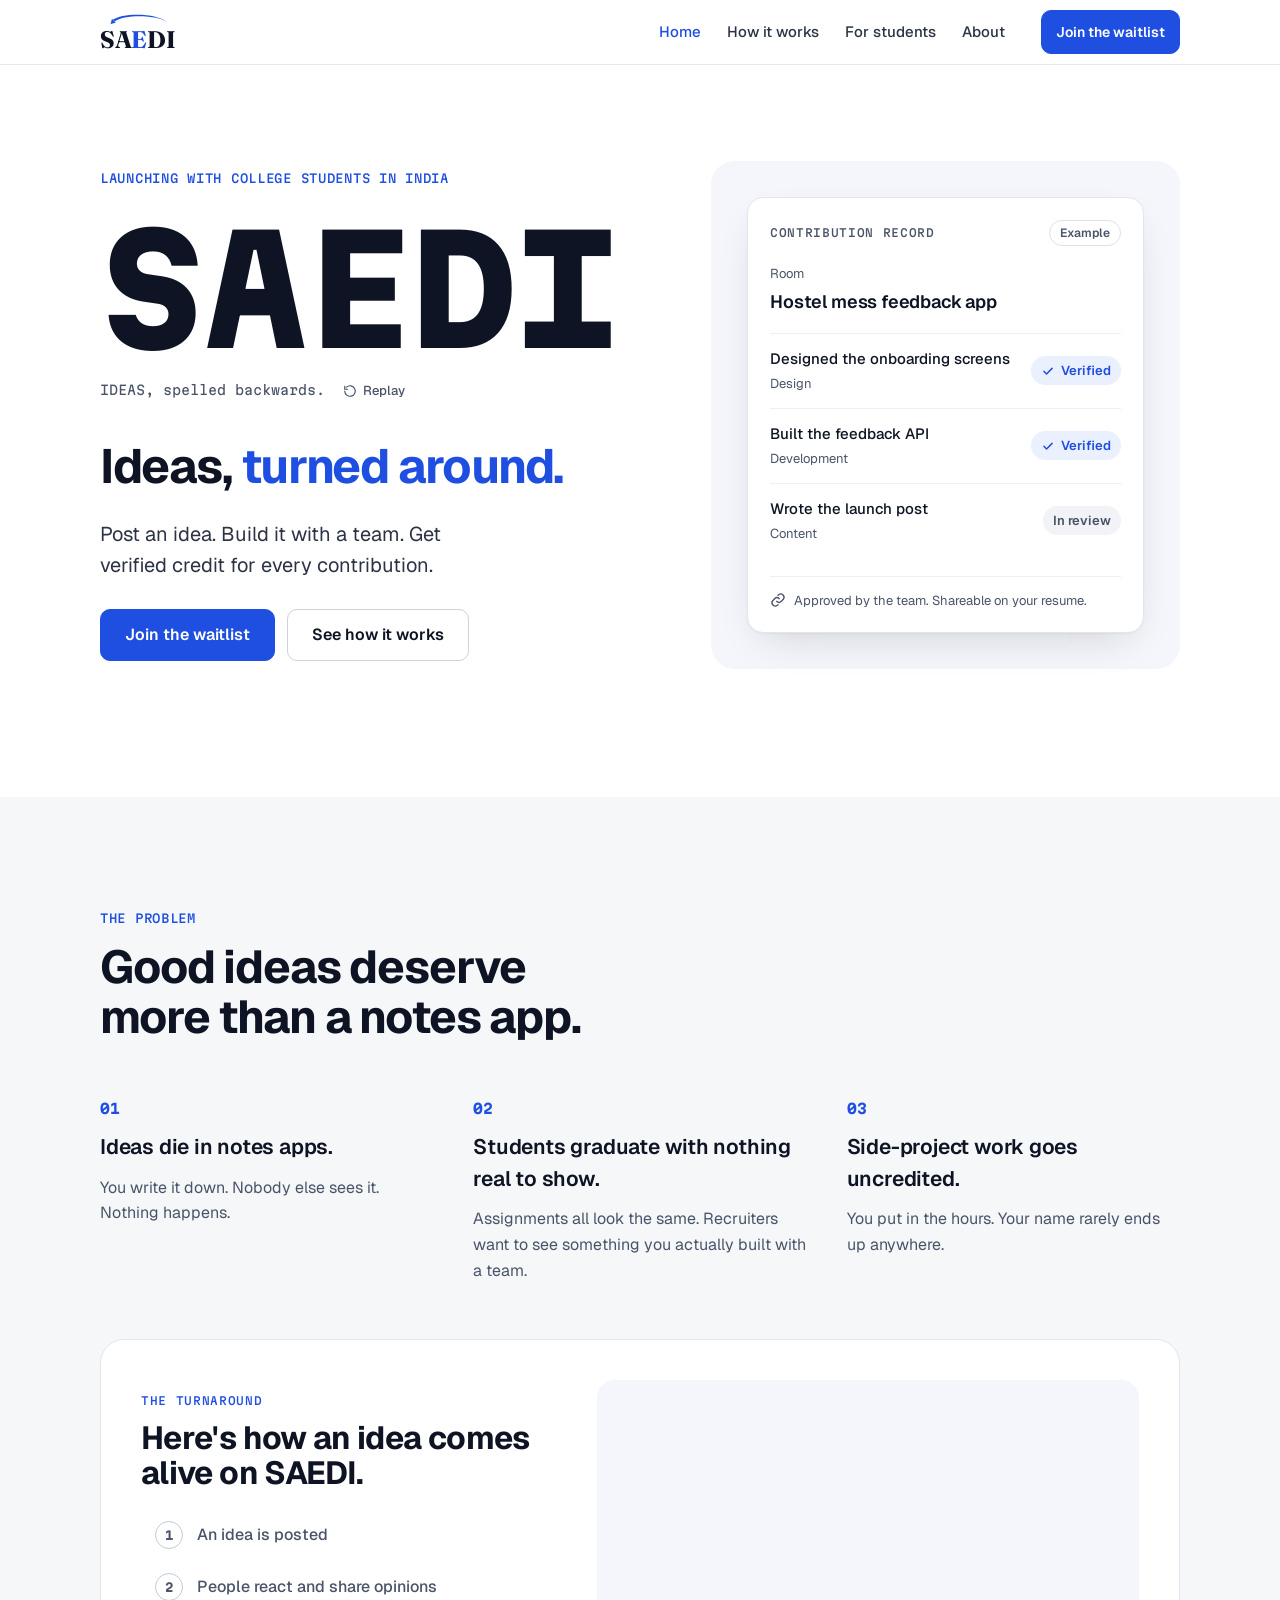
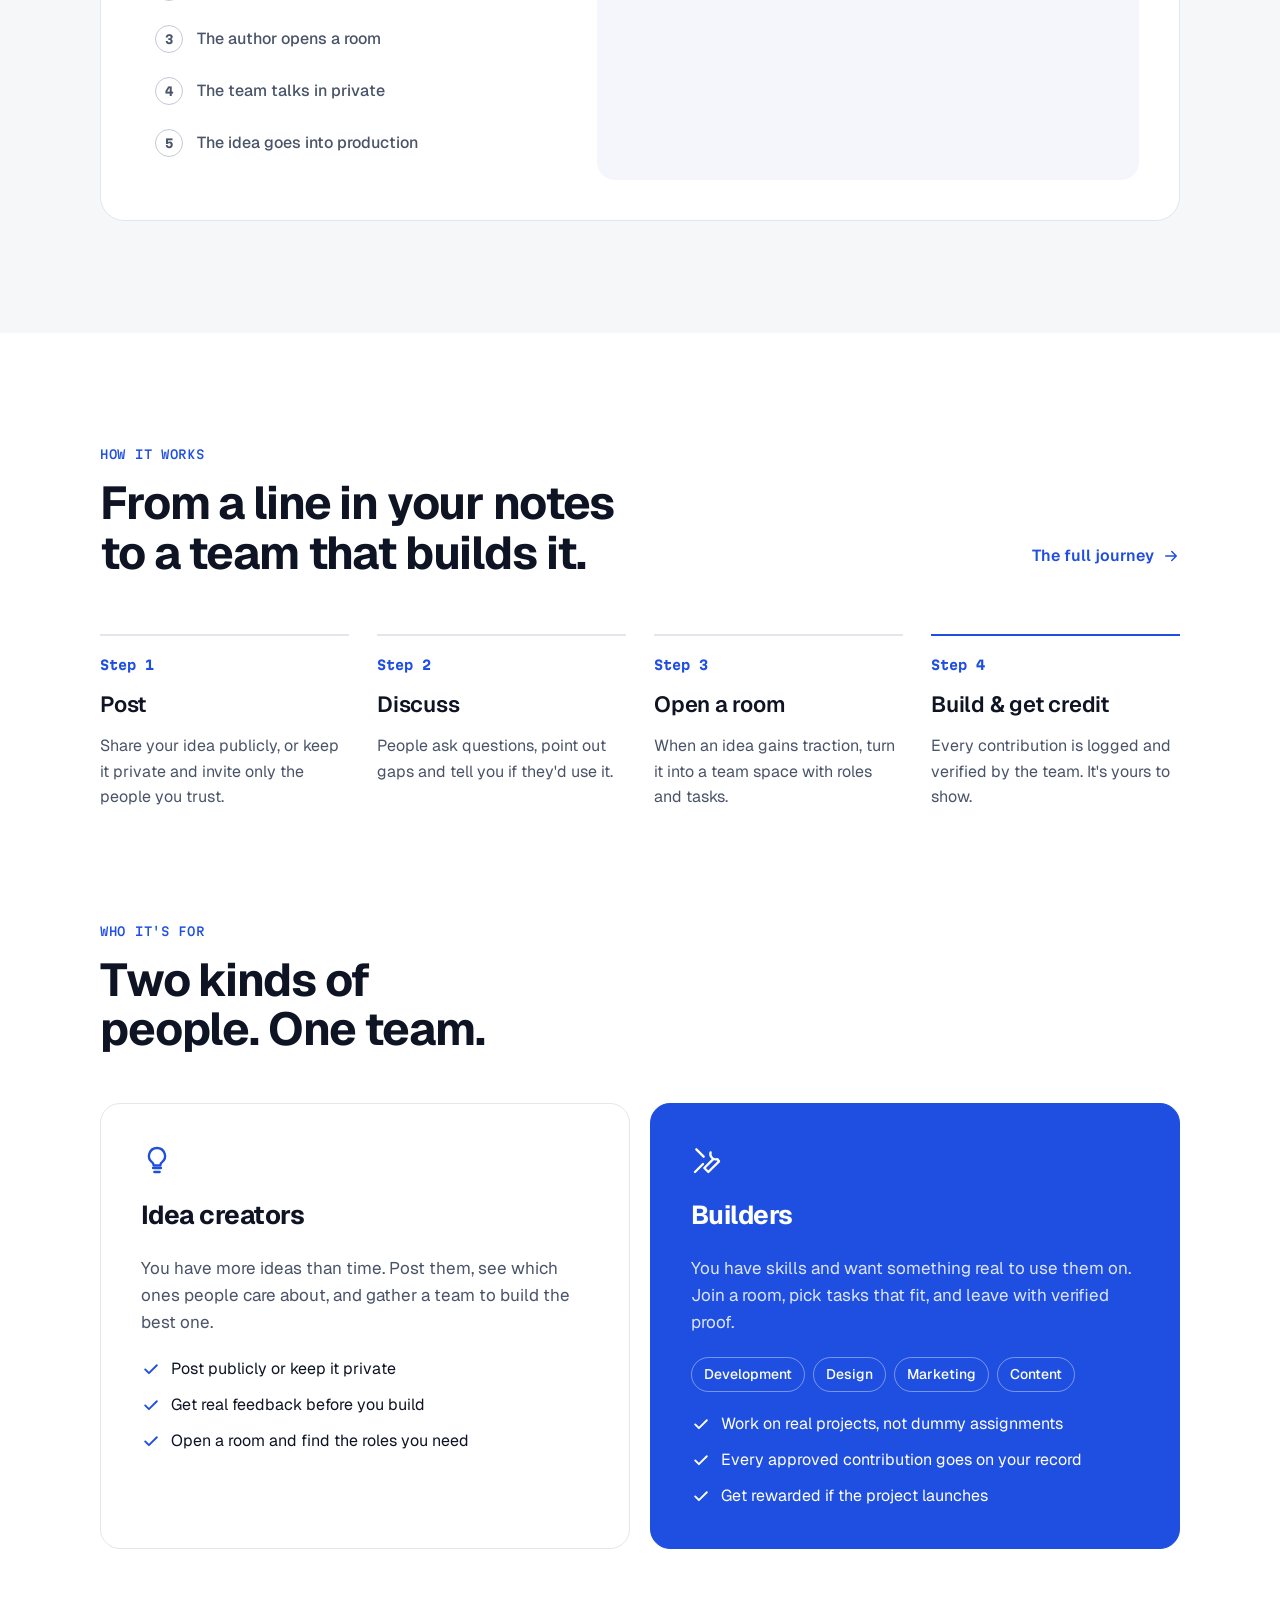
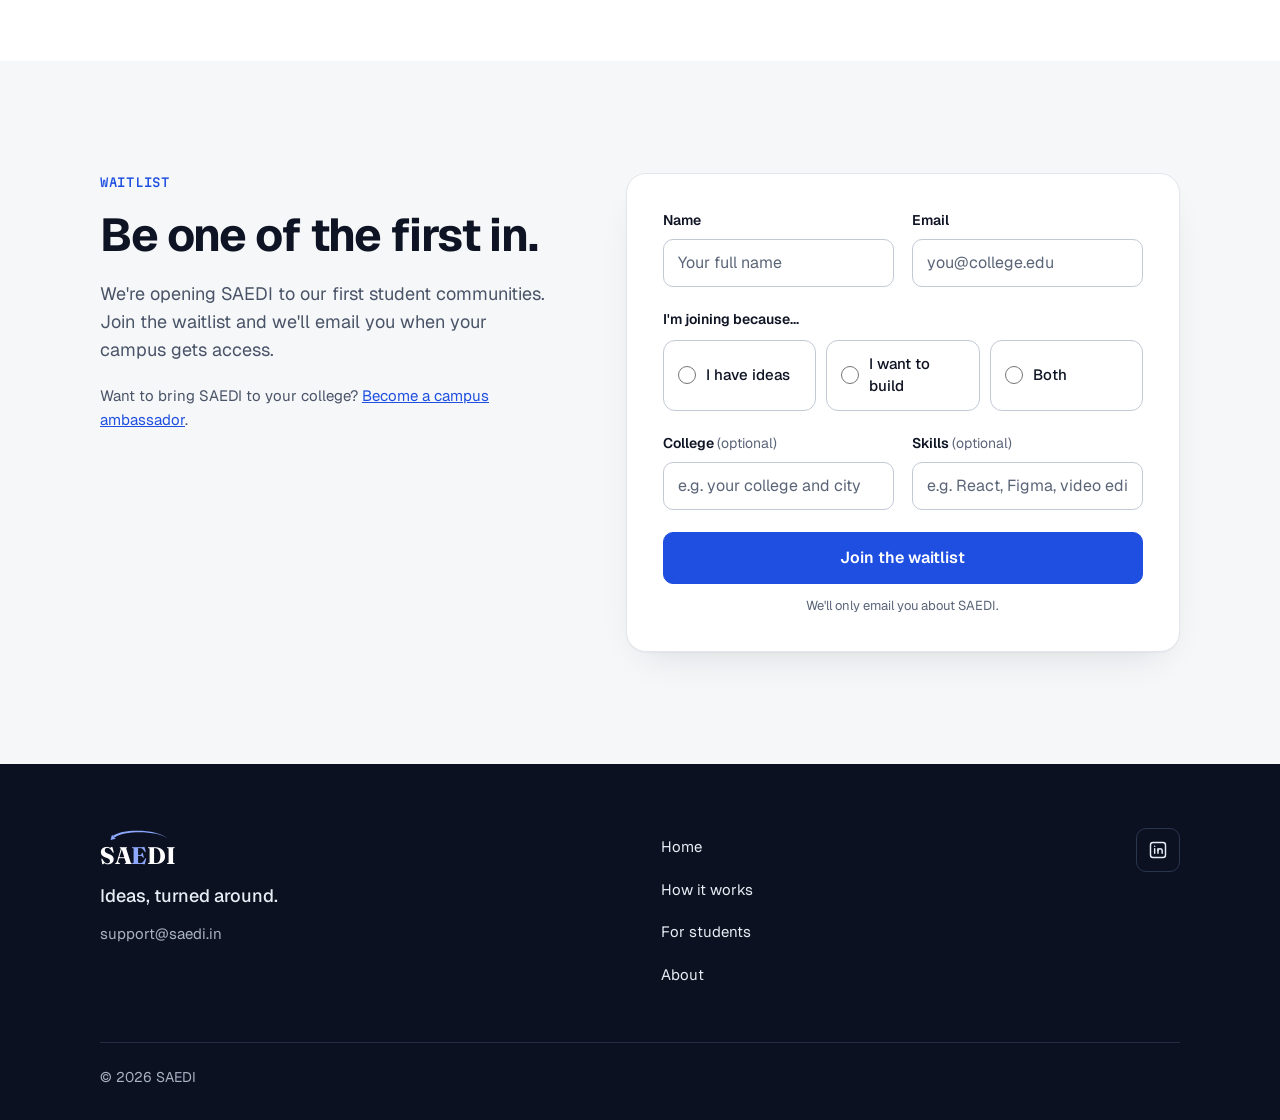
==== commit b0c2d1f8: "Use support@saedi.in as the contact address Replaces the [hello@yourdomain.com] placeholder in the f" ====
--- a/index.html
+++ b/index.html
@@ -6,6 +6,8 @@
 <title>SAEDI — Ideas, turned around.</title>
 <meta name="description" content="Post an idea. Build it with a team. Get verified credit for every contribution. SAEDI is launching with college students in India.">
 <meta name="theme-color" content="#1F4FE0">
+<link rel="canonical" href="https://saedi.in/">
+<meta property="og:url" content="https://saedi.in/">
 <meta property="og:type" content="website">
 <meta property="og:title" content="SAEDI — Ideas, turned around.">
 <meta property="og:description" content="Post an idea. Build it with a team. Get verified credit for every contribution.">
@@ -314,7 +316,7 @@
           </div>
           <div class="hp" aria-hidden="true"><label for="wl-website">Website</label><input id="wl-website" name="website" type="text" tabindex="-1" autocomplete="off"></div>
           <div class="wl-form__submit">
-            <p class="wl-form__error" role="alert" hidden>Something went wrong. Please try again, or email us at <a href="mailto:hello@yourdomain.com">[hello@yourdomain.com]</a>.</p>
+            <p class="wl-form__error" role="alert" hidden>Something went wrong. Please try again, or email us at <a href="mailto:support@saedi.in">support@saedi.in</a>.</p>
             <button class="btn btn--lg btn--block" type="submit">Join the waitlist</button>
             <p class="wl-form__fine">We'll only email you about SAEDI.</p>
           </div>
@@ -341,7 +343,7 @@
           <span class="wordmark__text">SA<span class="e">E</span>DI</span>
         </a>
         <p class="ftr__tag">Ideas, turned around.</p>
-        <a class="ftr__mail" href="mailto:hello@yourdomain.com">[hello@yourdomain.com]</a>
+        <a class="ftr__mail" href="mailto:support@saedi.in">support@saedi.in</a>
       </div>
       <nav class="ftr__nav" aria-label="Footer">
         <a href="index.html">Home</a>
